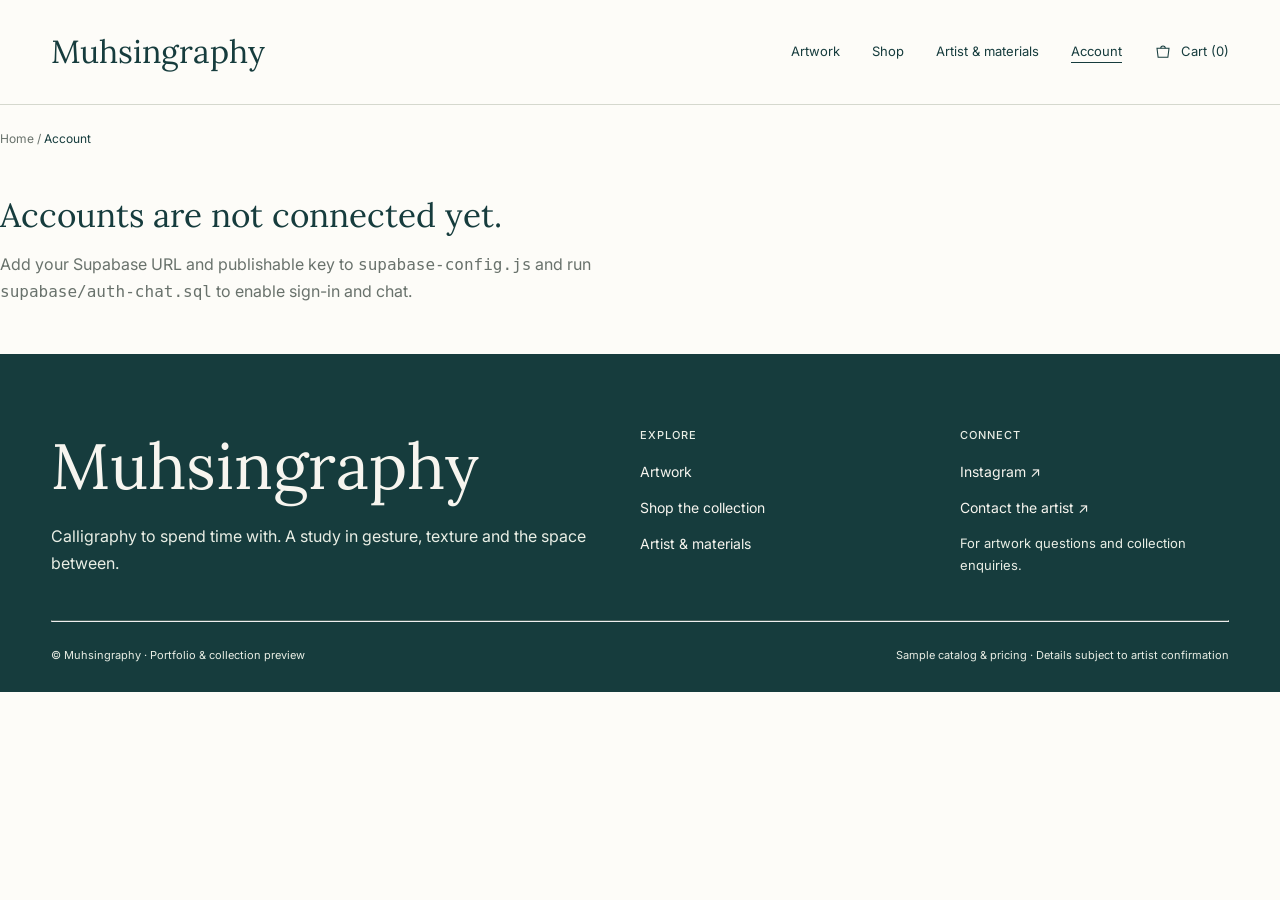
==== account.html @ e002f13c "Add accounts and customer chat (email+phone signup, roles, RLS) - supabase/auth-chat.sql: profile/th" ====
<!DOCTYPE html>
<html lang="en">
<head>
  <meta charset="UTF-8" />
  <meta name="viewport" content="width=device-width, initial-scale=1.0" />
  <title>Account — Muhsingraphy</title>
  <meta name="description" content="Create an account or sign in to message the studio." />
  <link rel="preconnect" href="https://fonts.googleapis.com" />
  <link rel="preconnect" href="https://fonts.gstatic.com" crossorigin />
  <link href="https://fonts.googleapis.com/css2?family=Lora:ital,wght@0,400;0,500;1,400&family=Inter:wght@400;500&display=swap" rel="stylesheet" />
  <link rel="stylesheet" href="styles.css" />
</head>
<body>
  <header class="site-header">
    <div class="site-header__inner">
      <a class="brand" href="index.html">Muhsingraphy</a>
      <nav class="nav" aria-label="Primary">
        <a href="index.html#work">Artwork</a>
        <a href="shop.html">Shop</a>
        <a href="index.html#artist" class="hide-sm">Artist &amp; materials</a>
        <a href="account.html" aria-current="page">Account</a>
        <a class="cart" href="shop.html">
          <svg width="18" height="18" viewBox="0 0 24 24" fill="none" stroke="currentColor" stroke-width="1.4" aria-hidden="true"><path d="M4 7h16l-1.5 12h-13L4 7Z"/><path d="M9 7a3 3 0 0 1 6 0"/></svg>
          Cart (0)
        </a>
      </nav>
    </div>
  </header>

  <main>
    <div class="wrap crumbs">
      <a href="index.html">Home</a> / <span aria-current="page">Account</span>
    </div>

    <!-- not configured notice -->
    <div class="wrap" id="not-configured" hidden style="padding:3rem 0">
      <h1 class="display h3">Accounts are not connected yet.</h1>
      <p class="lead" style="margin-top:1rem;max-width:60ch">
        Add your Supabase URL and publishable key to <code>supabase-config.js</code>
        and run <code>supabase/auth-chat.sql</code> to enable sign-in and chat.
      </p>
    </div>

    <!-- signed out: auth forms -->
    <section class="wrap" id="auth-section" hidden>
      <div class="page-intro__grid" style="align-items:start;padding:clamp(2rem,4vw,3.5rem) 0">
        <div>
          <span class="label">Your account</span>
          <h1 class="display h3" style="margin:0.9rem 0 1rem">Sign in, or create one.</h1>
          <p class="lead">An account lets you message the studio directly about a work, its materials or a commission.</p>

          <div class="pdp__tabs" role="tablist" style="margin-top:2rem">
            <button class="pdp__tab" role="tab" aria-selected="true" data-auth-tab="login">Sign in</button>
            <button class="pdp__tab" role="tab" aria-selected="false" data-auth-tab="signup">Create account</button>
          </div>

          <!-- sign in -->
          <form id="form-login" data-auth-panel="login" style="padding-top:2rem">
            <label class="label" for="login-email">Email</label>
            <input id="login-email" type="email" required autocomplete="email"
                   style="width:100%;margin:0.4rem 0 1.2rem;padding:0.75rem;border:1px solid var(--rule);background:#fff" />
            <label class="label" for="login-pass">Password</label>
            <input id="login-pass" type="password" required autocomplete="current-password"
                   style="width:100%;margin:0.4rem 0 1.6rem;padding:0.75rem;border:1px solid var(--rule);background:#fff" />
            <button class="btn btn--solid" type="submit" style="width:100%">Sign in</button>
            <p class="note" data-error style="color:var(--amber);margin-top:0.9rem"></p>
          </form>

          <!-- sign up -->
          <form id="form-signup" data-auth-panel="signup" hidden style="padding-top:2rem">
            <label class="label" for="su-name">Name</label>
            <input id="su-name" type="text" autocomplete="name"
                   style="width:100%;margin:0.4rem 0 1.2rem;padding:0.75rem;border:1px solid var(--rule);background:#fff" />
            <label class="label" for="su-email">Email</label>
            <input id="su-email" type="email" required autocomplete="email"
                   style="width:100%;margin:0.4rem 0 1.2rem;padding:0.75rem;border:1px solid var(--rule);background:#fff" />
            <label class="label" for="su-phone">Phone</label>
            <input id="su-phone" type="tel" autocomplete="tel" placeholder="+44 7700 900000"
                   style="width:100%;margin:0.4rem 0 1.2rem;padding:0.75rem;border:1px solid var(--rule);background:#fff" />
            <label class="label" for="su-pass">Password</label>
            <input id="su-pass" type="password" required minlength="8" autocomplete="new-password"
                   style="width:100%;margin:0.4rem 0 0.6rem;padding:0.75rem;border:1px solid var(--rule);background:#fff" />
            <p class="note" style="margin-bottom:1.4rem">At least 8 characters. One account per email and per phone number.</p>
            <button class="btn btn--solid" type="submit" style="width:100%">Create account</button>
            <p class="note" data-error style="color:var(--amber);margin-top:0.9rem"></p>
          </form>
        </div>

        <aside class="panel" style="background:var(--paper-2);border:0;padding:1.75rem">
          <span class="label">Before you register</span>
          <p class="meta" style="margin-top:0.9rem">
            Verification is currently switched off, so we do not check that an email
            or phone number belongs to you. Use contact details you own — a number or
            address can only be registered once.
          </p>
        </aside>
      </div>
    </section>

    <!-- signed in: profile + chat -->
    <section class="wrap" id="account-section" hidden style="padding:clamp(2rem,4vw,3rem) 0 clamp(3rem,6vw,5rem)">
      <div class="sec-head">
        <div>
          <span class="label">Signed in</span>
          <h1 class="display h3" id="account-title" style="margin-top:0.6rem">Welcome back.</h1>
          <p class="meta" id="account-meta" style="margin-top:0.6rem"></p>
        </div>
        <button class="btn btn--outline" id="sign-out" style="min-height:44px">Sign out</button>
      </div>

      <div class="related__grid" style="margin-top:2.5rem;align-items:start">
        <div>
          <span class="label">Message the studio</span>
          <h2 class="display h4" style="margin:0.7rem 0 1rem">Ask about a work.</h2>
          <p class="lead">Questions about materials, framing, sizing or commissions — the artist replies here.</p>

          <div id="chat" style="margin-top:1.5rem">
            <div id="chat-log" style="border:1px solid var(--rule);height:360px;overflow-y:auto;padding:1rem;background:#fff;display:flex;flex-direction:column;gap:0.75rem"></div>
            <form id="chat-form" style="display:flex;gap:0.6rem;margin-top:0.8rem">
              <input id="chat-input" type="text" required maxlength="4000" placeholder="Write a message…"
                     style="flex:1;padding:0.75rem;border:1px solid var(--rule);background:#fff" />
              <button class="btn btn--solid" type="submit">Send</button>
            </form>
            <p class="note" data-error style="color:var(--amber);margin-top:0.7rem"></p>
          </div>
        </div>
        <aside class="panel" style="background:var(--paper-2);border:0;padding:1.75rem">
          <span class="label">Your details</span>
          <div class="specs__list" style="margin-top:1rem">
            <div class="specs__row"><dt>Name</dt><dd id="p-name">—</dd></div>
            <div class="specs__row"><dt>Email</dt><dd id="p-email">—</dd></div>
            <div class="specs__row"><dt>Phone</dt><dd id="p-phone">—</dd></div>
            <div class="specs__row"><dt>Role</dt><dd id="p-role">—</dd></div>
          </div>
          <p class="note" style="margin-top:1rem">Email, phone and role cannot be changed from this page.</p>
        </aside>
      </div>
    </section>
  </main>

  <footer class="footer">
    <div class="wrap">
      <div class="footer__grid">
        <div>
          <p class="footer__brand">Muhsingraphy</p>
          <p class="footer__pitch">Calligraphy to spend time with. A study in gesture, texture and the space between.</p>
        </div>
        <div>
          <h4>Explore</h4>
          <ul>
            <li><a href="index.html#work">Artwork</a></li>
            <li><a href="shop.html">Shop the collection</a></li>
            <li><a href="index.html#artist">Artist &amp; materials</a></li>
          </ul>
        </div>
        <div>
          <h4>Connect</h4>
          <ul>
            <li><a href="https://www.instagram.com/muhsingraphy" target="_blank" rel="noopener">Instagram ↗</a></li>
            <li><a href="mailto:hello@muhsingraphy.com">Contact the artist ↗</a></li>
          </ul>
          <p class="fine">For artwork questions and collection enquiries.</p>
        </div>
      </div>
      <hr class="footer__rule" />
      <div class="footer__base">
        <span>© Muhsingraphy · Portfolio &amp; collection preview</span>
        <span>Sample catalog &amp; pricing · Details subject to artist confirmation</span>
      </div>
    </div>
  </footer>

  <script src="supabase-config.js"></script>
  <script src="store.js"></script>
  <script src="script.js"></script>
  <script src="account.js"></script>
</body>
</html>
---- styles.css ----
/* ============================================================
   Muhsingraphy — portfolio & collection preview
   Design source: Figma file MVhsQ2DLjUmlIwpaS7Vy7t
   Editorial / calligraphy: warm off-white grounds, deep ink teal,
   sage accents, Lora display over Inter body.
   ============================================================ */

:root {
  /* palette (sampled from the Figma file) */
  --ink:        #163c3d;   /* primary text / deep teal */
  --sage:       #69726c;   /* secondary text */
  --rule:       #d5d8ce;   /* hairline rules / borders */
  --rule-dark:  #46605b;   /* rules on ink */
  --paper:      #fdfcf8;   /* page ground */
  --paper-2:    #eeece4;   /* soft card ground */
  --mist:       #e3e8df;   /* pale sage band */
  --on-ink:     #f7f5ef;   /* text on ink */
  --on-ink-dim: #e9eee5;   /* secondary text on ink */
  --amber:      #896131;   /* status */

  --pad: clamp(1.4rem, 4vw, 3.5rem);
  --maxw: 1440px;
  --gut: 32px;             /* Figma content gutter */

  --f-display: "Lora", Georgia, serif;
  --f-body: "Inter", system-ui, sans-serif;

  --ease: cubic-bezier(0.22, 1, 0.36, 1);
}

* { margin: 0; padding: 0; box-sizing: border-box; }
html { scroll-behavior: smooth; -webkit-text-size-adjust: 100%; }
body {
  background: var(--paper);
  color: var(--ink);
  font-family: var(--f-body);
  font-size: 16px;
  line-height: 1.65;
  -webkit-font-smoothing: antialiased;
}
img { display: block; max-width: 100%; height: auto; }
a { color: inherit; text-decoration: none; }
button { font: inherit; color: inherit; background: none; border: none; cursor: pointer; }
::selection { background: var(--ink); color: var(--on-ink); }

.wrap { max-width: var(--maxw); margin: 0 auto; padding: 0 var(--pad); }
.rule { border: 0; border-top: 1px solid var(--rule); }

/* ── type utilities ─────────────────────────────────────── */
.label {
  font-family: var(--f-body);
  font-size: 11px;
  font-weight: 500;
  letter-spacing: 0.09em;
  text-transform: uppercase;
  color: var(--sage);
}
.display { font-family: var(--f-display); font-weight: 400; line-height: 1.14; color: var(--ink); }
.h1 { font-size: clamp(2.6rem, 5.3vw, 4.75rem); }
.h2 { font-size: clamp(2rem, 3.4vw, 3rem); }
.h3 { font-size: clamp(1.6rem, 2.6vw, 2.4rem); }
.h4 { font-size: clamp(1.3rem, 2vw, 1.8rem); }
.h5 { font-size: 27px; }
.lead { font-size: 16px; line-height: 1.65; color: var(--sage); }
.meta { font-size: 13px; line-height: 1.65; color: var(--sage); }
.note { font-size: 11px; line-height: 1.2; color: var(--sage); }
em { font-style: italic; }

/* ── buttons & links ────────────────────────────────────── */
.btn {
  display: inline-flex;
  align-items: center;
  justify-content: center;
  gap: 0.6rem;
  min-height: 54px;
  padding: 0 22px;
  font-size: 13px;
  font-weight: 500;
  transition: background 0.3s var(--ease), color 0.3s var(--ease), border-color 0.3s var(--ease);
}
.btn--solid { background: var(--ink); color: var(--on-ink); }
.btn--solid:hover { background: #0f2c2d; }
.btn--outline { border: 1px solid var(--ink); color: var(--ink); }
.btn--outline:hover { background: var(--ink); color: var(--on-ink); }
.btn--block { width: 100%; }
.arrow { width: 10px; height: 10px; flex: none; }

.link {
  display: inline-flex;
  align-items: center;
  gap: 0.4rem;
  font-size: 13px;
  color: var(--ink);
  border-bottom: 1px solid transparent;
  transition: border-color 0.3s var(--ease);
}
.link:hover { border-color: var(--ink); }

/* ── header ─────────────────────────────────────────────── */
.site-header { border-bottom: 1px solid var(--rule); }
.site-header__inner {
  max-width: var(--maxw);
  margin: 0 auto;
  padding: 0 var(--pad);
  min-height: 104px;
  display: flex;
  align-items: center;
  justify-content: space-between;
  gap: 1.5rem;
}
.brand { font-family: var(--f-display); font-size: 32px; line-height: 1.28; color: var(--ink); }
.nav { display: flex; align-items: center; gap: 2rem; }
.nav a { font-size: 13px; color: var(--ink); border-bottom: 1px solid transparent; }
.nav a:hover, .nav a[aria-current="page"] { border-color: var(--ink); }
.nav .cart { display: inline-flex; align-items: center; gap: 0.55rem; }
@media (max-width: 720px) {
  .site-header__inner { min-height: 76px; }
  .brand { font-size: 24px; }
  .nav { gap: 1.1rem; }
  .nav a.hide-sm { display: none; }
}

/* ── hero ───────────────────────────────────────────────── */
.hero { padding: clamp(3rem, 8vw, 7rem) 0 clamp(2.5rem, 5vw, 4rem); }
.hero__grid {
  display: grid;
  grid-template-columns: minmax(320px, 490px) 1fr;
  gap: clamp(1.5rem, 4vw, 4rem);
  align-items: center;
}
.hero__copy .label { display: block; margin-bottom: 1.6rem; }
.hero__title { margin-bottom: 2rem; }
.hero__desc { max-width: 405px; margin-bottom: 2rem; }
.hero__actions { display: flex; flex-wrap: wrap; align-items: center; gap: 1.5rem; }
.hero__art { position: relative; }
.hero__art img { width: 100%; }
.hero__caption { display: flex; justify-content: space-between; gap: 1rem; margin-top: 0.75rem; }
@media (max-width: 860px) { .hero__grid { grid-template-columns: 1fr; } }

/* ── editorial statement ────────────────────────────────── */
.statement { padding: 3.75rem 0; }
.statement__grid {
  display: grid;
  grid-template-columns: 330px 1fr;
  gap: clamp(1rem, 4vw, 4rem);
  align-items: start;
  padding: 3.75rem 0;
}
.statement__grid .label { padding-top: 0.35rem; }
@media (max-width: 720px) { .statement__grid { grid-template-columns: 1fr; } }

/* ── section header ─────────────────────────────────────── */
.sec-head { display: flex; align-items: flex-end; justify-content: space-between; gap: 1.5rem; flex-wrap: wrap; }
.section { padding: clamp(3rem, 6vw, 5rem) 0; }
.section--paper2 { background: var(--paper-2); }
.section--mist { background: var(--mist); }

/* ── featured split ─────────────────────────────────────── */
.featured__grid {
  display: grid;
  grid-template-columns: minmax(0, 820px) 1fr;
  gap: clamp(1.5rem, 4vw, 4rem);
  align-items: center;
  margin-top: 3rem;
}
.featured__copy .label { display: block; margin-bottom: 0.9rem; }
.featured__copy h3 { margin-bottom: 1.5rem; }
.featured__copy .lead { margin-bottom: 1.1rem; }
@media (max-width: 900px) { .featured__grid { grid-template-columns: 1fr; } }

/* ── closer look (dark band) ────────────────────────────── */
.closer { background: var(--ink); color: var(--on-ink); padding: clamp(3.5rem, 7vw, 6rem) 0; }
.closer__grid {
  display: grid;
  grid-template-columns: minmax(0, 660px) 1fr;
  gap: clamp(2rem, 5vw, 5rem);
  align-items: center;
}
.closer .label { color: var(--on-ink-dim); }
.closer__title { color: var(--on-ink); margin: 0.9rem 0 1.5rem; }
.closer .lead { color: var(--on-ink-dim); }
.closer__rule { border-top: 1px solid var(--rule-dark); margin: 2rem 0 1.5rem; }
.observations { display: flex; gap: 2rem; margin-bottom: 1.5rem; }
.observations h4 { font-size: 11px; letter-spacing: 0.09em; text-transform: uppercase; font-weight: 500; margin-bottom: 0.4rem; }
.observations p { font-size: 13px; color: var(--on-ink-dim); }
@media (max-width: 860px) { .closer__grid { grid-template-columns: 1fr; } }

/* ── offerings ──────────────────────────────────────────── */
.offerings { display: grid; grid-template-columns: repeat(2, 1fr); gap: var(--gut); margin-top: 3rem; }
.offering__frame { padding: 52px; min-height: 506px; display: grid; place-items: center; }
.offering__frame--a { background: var(--paper-2); }
.offering__frame--b { background: var(--mist); }
.offering__frame img { width: 100%; max-width: 536px; }
.offering__meta { display: flex; justify-content: space-between; align-items: flex-start; gap: 1rem; padding-top: 1.4rem; }
.offering__meta h3 { margin-top: 0.4rem; }
.price { font-size: 14px; color: var(--ink); white-space: nowrap; }
.offering__desc { margin: 1rem 0 1.1rem; max-width: 640px; }
@media (max-width: 720px) {
  .offerings { grid-template-columns: 1fr; }
  .offering__frame { padding: 28px; min-height: auto; }
}

/* ── materials notes ────────────────────────────────────── */
.materials { display: grid; grid-template-columns: repeat(3, 1fr); gap: var(--gut); margin-top: 2.5rem; }
.material { border-top: 1px solid var(--rule); padding-top: 1.4rem; }
.material h3 { font-family: var(--f-display); font-size: 27px; line-height: 1.14; margin-bottom: 1.2rem; }
.material p { font-size: 13px; color: var(--sage); margin-bottom: 1rem; }
@media (max-width: 720px) { .materials { grid-template-columns: 1fr; } }

/* ── guide / format rows ────────────────────────────────── */
.guide__grid { display: grid; grid-template-columns: minmax(0, 470px) 1fr; gap: clamp(1.5rem, 5vw, 5rem); align-items: start; }
.guide__intro h2 { margin: 0.9rem 0 1.5rem; }
.format { border-top: 1px solid var(--rule); padding: 1rem 0; display: flex; justify-content: space-between; gap: 1rem; align-items: baseline; }
.format:last-of-type { border-bottom: 1px solid var(--rule); }
.format h3 { font-family: var(--f-display); font-size: 27px; line-height: 1.28; }
.format .price { font-size: 13px; }
.format__note { font-size: 13px; color: var(--sage); padding-top: 0.35rem; }
@media (max-width: 860px) { .guide__grid { grid-template-columns: 1fr; } }

/* ── FAQ ────────────────────────────────────────────────── */
.faq__grid { display: grid; grid-template-columns: minmax(0, 470px) 1fr; gap: clamp(1.5rem, 5vw, 5rem); align-items: start; }
.faq__intro h2 { margin: 0.9rem 0 1.5rem; }
.faq__item { border-top: 1px solid var(--rule); }
.faq__q {
  width: 100%;
  display: flex;
  align-items: center;
  justify-content: space-between;
  gap: 1rem;
  padding: 1.35rem 0;
  font-size: 16px;
  color: var(--ink);
  text-align: left;
}
.faq__sign { font-size: 18px; flex: none; transition: transform 0.35s var(--ease); }
.faq__a { max-height: 0; overflow: hidden; transition: max-height 0.45s var(--ease); }
.faq__a p { font-size: 13px; color: var(--sage); padding-bottom: 1.35rem; max-width: 62ch; }
.faq__item.is-open .faq__sign { transform: rotate(180deg); }
.faq__item.is-open .faq__a { max-height: 320px; }
.faq__foot { border-top: 1px solid var(--rule); padding-top: 1.35rem; }
@media (max-width: 860px) { .faq__grid { grid-template-columns: 1fr; } }

/* ── enquiry band ───────────────────────────────────────── */
.enquiry { background: var(--mist); padding: clamp(3rem, 5vw, 4.5rem) 0; }
.enquiry__grid { display: flex; align-items: center; justify-content: space-between; gap: 2rem; flex-wrap: wrap; }
.enquiry h2 { font-family: var(--f-display); font-size: clamp(2rem, 3.1vw, 44px); line-height: 1.14; margin: 0.8rem 0 1.2rem; }
.enquiry__copy { max-width: 900px; }

/* ── footer ─────────────────────────────────────────────── */
.footer { background: var(--ink); color: var(--on-ink); padding: clamp(3rem, 6vw, 4.5rem) 0 1.75rem; }
.footer__grid { display: grid; grid-template-columns: 2fr 1fr 1fr; gap: clamp(1.5rem, 4vw, 4rem); }
.footer__brand { font-family: var(--f-display); font-size: 64px; line-height: 1.28; color: var(--on-ink); margin-bottom: 1rem; }
.footer__pitch { color: var(--on-ink-dim); max-width: 580px; }
.footer h4 { font-size: 11px; letter-spacing: 0.09em; text-transform: uppercase; font-weight: 500; color: var(--on-ink-dim); margin-bottom: 0.9rem; }
.footer ul { list-style: none; display: flex; flex-direction: column; gap: 0.6rem; }
.footer ul a { font-size: 14px; color: var(--on-ink); border-bottom: 1px solid transparent; }
.footer ul a:hover { border-color: var(--on-ink); }
.footer p.fine { color: var(--on-ink-dim); font-size: 13px; margin-top: 0.8rem; }
.footer__rule { border-top: 1px solid var(--rule-dark); margin: 2.75rem 0 1.5rem; }
.footer__base { display: flex; justify-content: space-between; gap: 1rem; flex-wrap: wrap; color: var(--on-ink-dim); font-size: 11px; }
@media (max-width: 720px) { .footer__grid { grid-template-columns: 1fr; } .footer__brand { font-size: 44px; } }

/* ── breadcrumbs ────────────────────────────────────────── */
.crumbs { padding: 1.5rem 0 0; font-size: 12px; color: var(--sage); }
.crumbs a { color: var(--sage); }
.crumbs a:hover { color: var(--ink); }
.crumbs span[aria-current] { color: var(--ink); }

/* ── page intro ─────────────────────────────────────────── */
.page-intro { padding: clamp(2rem, 4vw, 3.5rem) 0 clamp(2rem, 4vw, 3rem); }
.page-intro__grid { display: grid; grid-template-columns: minmax(0, 700px) 1fr; gap: clamp(1.5rem, 5vw, 5rem); align-items: end; }
.page-intro h1 { margin: 0.9rem 0 1rem; }
@media (max-width: 860px) { .page-intro__grid { grid-template-columns: 1fr; align-items: start; } }

/* ── filter bar ─────────────────────────────────────────── */
.filters {
  display: flex;
  align-items: center;
  justify-content: space-between;
  gap: 1rem;
  flex-wrap: wrap;
  padding: 1.25rem 0;
  border-top: 1px solid var(--rule);
  border-bottom: 1px solid var(--rule);
}
.filters__group { display: flex; gap: 0.5rem; flex-wrap: wrap; }
.chip { padding: 0.5rem 1rem; font-size: 12px; color: var(--ink); border: 1px solid transparent; }
.chip[aria-pressed="true"] { background: var(--ink); color: var(--on-ink); }
.chip:hover:not([aria-pressed="true"]) { border-color: var(--rule); }
.filters__meta { display: flex; gap: 1.5rem; color: var(--sage); font-size: 12px; }

/* ── product grid ───────────────────────────────────────── */
.grid-products { display: grid; grid-template-columns: repeat(2, 1fr); gap: var(--gut); padding: clamp(2rem, 4vw, 3rem) 0; }
.card { display: flex; flex-direction: column; }
.card__frame { padding: 52px; display: grid; place-items: center; min-height: 420px; }
.card__frame img { width: 100%; max-width: 536px; }
.card__meta { display: flex; justify-content: space-between; align-items: flex-start; gap: 1rem; padding-top: 1.4rem; }
.card__meta h3 { margin-top: 0.4rem; }
.card__desc { margin: 1rem 0 1.1rem; }
@media (max-width: 720px) { .grid-products { grid-template-columns: 1fr; } .card__frame { padding: 28px; min-height: auto; } }

/* ── product detail ─────────────────────────────────────── */
.pdp { display: grid; grid-template-columns: 1.05fr 1fr; gap: clamp(2rem, 5vw, 5rem); padding: clamp(2rem, 4vw, 3rem) 0 clamp(3rem, 6vw, 5rem); }
.pdp__gallery img { width: 100%; }
.pdp__thumbs { display: flex; gap: 0.75rem; margin-top: 0.9rem; }
.pdp__thumbs button { border: 1px solid var(--rule); padding: 4px; }
.pdp__thumbs button[aria-pressed="true"] { border-color: var(--ink); }
.pdp__thumbs img { width: 64px; }
.pdp__title { margin: 0.9rem 0 1.5rem; }
.pdp__price { font-size: 27px; color: var(--ink); }
.pdp__price-note { font-size: 11px; color: var(--sage); margin-top: 0.35rem; }
.pdp__desc { margin: 1.5rem 0; max-width: 488px; }
.opt-group { margin-top: 1.5rem; }
.opt-group > .label { display: block; margin-bottom: 0.9rem; }
.opt { display: inline-flex; align-items: center; gap: 0.6rem; border: 1px solid var(--rule); padding: 0.7rem 1rem; margin: 0 0.6rem 0.6rem 0; font-size: 13px; cursor: pointer; transition: border-color 0.25s var(--ease); }
.opt:hover { border-color: var(--ink); }
.opt:has(input:checked) { border-color: var(--ink); }
.opt input { accent-color: var(--ink); }
.qty { display: inline-flex; align-items: center; border: 1px solid var(--rule); }
.qty button { padding: 0.55rem 0.9rem; font-size: 15px; }
.qty span { padding: 0 0.6rem; font-size: 13px; min-width: 2ch; text-align: center; }
.pdp__actions { margin-top: 1.5rem; }
.pdp__disclaimer { margin-top: 1.5rem; font-size: 13px; color: var(--sage); }
.pdp__tabs { display: flex; gap: 2rem; border-bottom: 1px solid var(--rule); margin-top: 2.5rem; }
.pdp__tab { padding-bottom: 0.9rem; font-size: 13px; color: var(--sage); border-bottom: 2px solid transparent; }
.pdp__tab[aria-selected="true"] { color: var(--ink); border-color: var(--ink); }
.pdp__panel { display: none; padding: 2.5rem 0; }
.pdp__panel.is-active { display: block; }
@media (max-width: 860px) { .pdp { grid-template-columns: 1fr; } }

.specs { display: grid; grid-template-columns: repeat(2, 1fr); gap: 2.5rem; margin-top: 1.5rem; }
.specs__row { display: grid; grid-template-columns: 144px 1fr; gap: 1rem; padding: 0.7rem 0; border-top: 1px solid var(--rule); font-size: 12px; }
.specs__row dt { color: var(--ink); }
.specs__row dd { color: var(--sage); }
.specs h4 { font-size: 14px; font-weight: 400; margin-bottom: 1rem; }
@media (max-width: 720px) { .specs { grid-template-columns: 1fr; } }

/* ── related band ───────────────────────────────────────── */
.related { padding: clamp(3rem, 6vw, 5rem) 0; border-top: 1px solid var(--rule); }
.related__grid { display: grid; grid-template-columns: 1fr 1fr; gap: clamp(2rem, 5vw, 5rem); align-items: center; }
.related h2 { margin: 0.9rem 0 1.2rem; }
.related__art { background: var(--paper-2); padding: 40px; display: grid; place-items: center; }
@media (max-width: 860px) { .related__grid { grid-template-columns: 1fr; } }

/* ── admin ──────────────────────────────────────────────── */
.admin { display: grid; grid-template-columns: 264px 1fr; min-height: 100vh; }
.admin__side { background: var(--paper); border-right: 1px solid var(--rule); display: flex; flex-direction: column; padding: 1.5rem 0; }
.admin__brand { padding: 0 1.75rem 2rem; }
.admin__brand h1 { font-family: var(--f-display); font-size: 24px; }
.admin__brand p { font-size: 9px; letter-spacing: 0.1em; text-transform: uppercase; color: var(--sage); }
.admin__nav { list-style: none; display: flex; flex-direction: column; }
.admin__nav a { display: flex; justify-content: space-between; gap: 0.5rem; padding: 0.75rem 1.75rem; font-size: 12px; color: var(--ink); }
.admin__nav a[aria-current="page"] { background: var(--ink); color: var(--on-ink); }
.admin__nav a .count { color: var(--sage); }
.admin__nav a[aria-current="page"] .count { color: var(--on-ink-dim); }
.admin__side-foot { margin-top: auto; padding: 1.5rem 1.75rem 0; border-top: 1px solid var(--rule); }
.admin__side-foot a { font-size: 12px; }
.admin__side-foot .ws { display: flex; gap: 0.75rem; align-items: center; margin-top: 1.5rem; }
.admin__mark { width: 32px; height: 32px; border: 1px solid var(--ink); display: grid; place-items: center; font-family: var(--f-display); }
.admin__side-foot .ws p { font-size: 12px; line-height: 1.3; }
.admin__side-foot .ws small { font-size: 10px; color: var(--sage); }
.admin__main { padding: 1.75rem clamp(1.5rem, 3vw, 2.5rem) 3rem; }
.admin__top { display: flex; align-items: center; justify-content: space-between; gap: 1rem; font-size: 11px; color: var(--sage); }
.admin__top .crumb b { color: var(--ink); font-weight: 400; }
.admin__top .tools { display: flex; gap: 1.25rem; align-items: center; }
.admin__head { display: flex; align-items: flex-end; justify-content: space-between; gap: 1rem; flex-wrap: wrap; margin: 1.75rem 0; }
.admin__head h1 { font-family: var(--f-display); font-size: 36px; line-height: 1.28; }
.admin__head p { font-size: 12px; color: var(--sage); }
.admin__head .actions { display: flex; gap: 0.75rem; align-items: center; }
.date-pill { border: 1px solid var(--rule); padding: 0.5rem 0.9rem; font-size: 12px; }

.stats { display: grid; grid-template-columns: repeat(4, 1fr); border: 1px solid var(--rule); }
.stat { padding: 1.5rem; border-right: 1px solid var(--rule); }
.stat:last-child { border-right: 0; }
.stat .label { display: block; margin-bottom: 0.75rem; font-size: 12px; text-transform: none; letter-spacing: 0; }
.stat .v { font-family: var(--f-display); font-size: 32px; line-height: 1.28; }
.stat .d { font-size: 10px; color: var(--ink); margin-top: 0.5rem; }
.stat .d span { color: var(--sage); }

.admin__cols { display: grid; grid-template-columns: 1.9fr 1fr; gap: 1.5rem; margin-top: 1.5rem; }
.panel { border: 1px solid var(--rule); padding: 1.5rem; }
.panel__head { display: flex; align-items: flex-start; justify-content: space-between; gap: 1rem; margin-bottom: 1rem; }
.panel__head h2 { font-family: var(--f-display); font-size: 22px; line-height: 1.28; }
.panel__head .note { margin-top: 0.3rem; }

.chart { position: relative; height: 220px; display: flex; align-items: flex-end; gap: 2rem; padding: 1rem 0 1.75rem 44px; border-bottom: 1px solid var(--rule); }
.chart__y { position: absolute; left: 0; top: 1rem; bottom: 1.75rem; display: flex; flex-direction: column; justify-content: space-between; font-size: 9px; color: var(--sage); }
.chart__bar { flex: 1; display: flex; flex-direction: column; align-items: center; justify-content: flex-end; height: 100%; gap: 0.4rem; }
.chart__bar .val { font-size: 11px; }
.chart__bar .col { width: 100%; max-width: 132px; background: var(--mist); height: var(--h, 50%); display: flex; align-items: flex-end; }
.chart__bar .fill { width: 100%; background: var(--ink); height: var(--fill, 50%); }
.chart__bar .lbl { font-size: 10px; color: var(--sage); }
.chart__legend { display: flex; gap: 1.5rem; margin-top: 1rem; font-size: 10px; color: var(--sage); }
.chart__legend i { display: inline-block; width: 10px; height: 10px; margin-right: 0.4rem; vertical-align: middle; }
.legend-a { background: var(--ink); }
.legend-b { background: var(--mist); }

.tile-ink { background: var(--ink); color: var(--on-ink); border: 1px solid var(--ink); }
.tile-ink h2 { color: var(--on-ink); }
.tile-ink .label { color: var(--on-ink-dim); }
.tile-ink .note { color: var(--on-ink-dim); }
.quick { list-style: none; margin-top: 1.25rem; }
.quick a { display: block; padding: 0.9rem 0; border-top: 1px solid var(--rule-dark); }
.quick a:last-child { border-bottom: 1px solid var(--rule-dark); }
.quick strong { display: block; font-size: 12px; font-weight: 500; }
.quick span { font-size: 10px; color: var(--on-ink-dim); }

.orders { width: 100%; border-collapse: collapse; margin-top: 0.5rem; }
.orders th { text-align: left; font-size: 9px; letter-spacing: 0.08em; text-transform: uppercase; color: var(--sage); font-weight: 400; padding: 0.75rem 0; border-top: 1px solid var(--rule); border-bottom: 1px solid var(--rule); }
.orders td { font-size: 11px; padding: 0.9rem 0; border-bottom: 1px solid var(--rule); vertical-align: top; }
.orders td .sub { font-size: 9px; color: var(--sage); display: block; }
.orders .total { text-align: right; }
.badge { display: inline-block; font-size: 10px; padding: 0.2rem 0.55rem; border: 1px solid var(--amber); color: var(--amber); }
@media (max-width: 1024px) {
  .admin { grid-template-columns: 1fr; }
  .admin__side { border-right: 0; border-bottom: 1px solid var(--rule); }
  .admin__cols { grid-template-columns: 1fr; }
  .stats { grid-template-columns: repeat(2, 1fr); }
}

/* ── reveal ─────────────────────────────────────────────── */
.reveal { opacity: 0; transform: translateY(22px); transition: opacity 0.8s var(--ease), transform 0.8s var(--ease); }
.reveal.is-in { opacity: 1; transform: none; }
@media (prefers-reduced-motion: reduce) {
  * { animation: none !important; transition: none !important; }
  .reveal { opacity: 1; transform: none; }
  html { scroll-behavior: auto; }
}
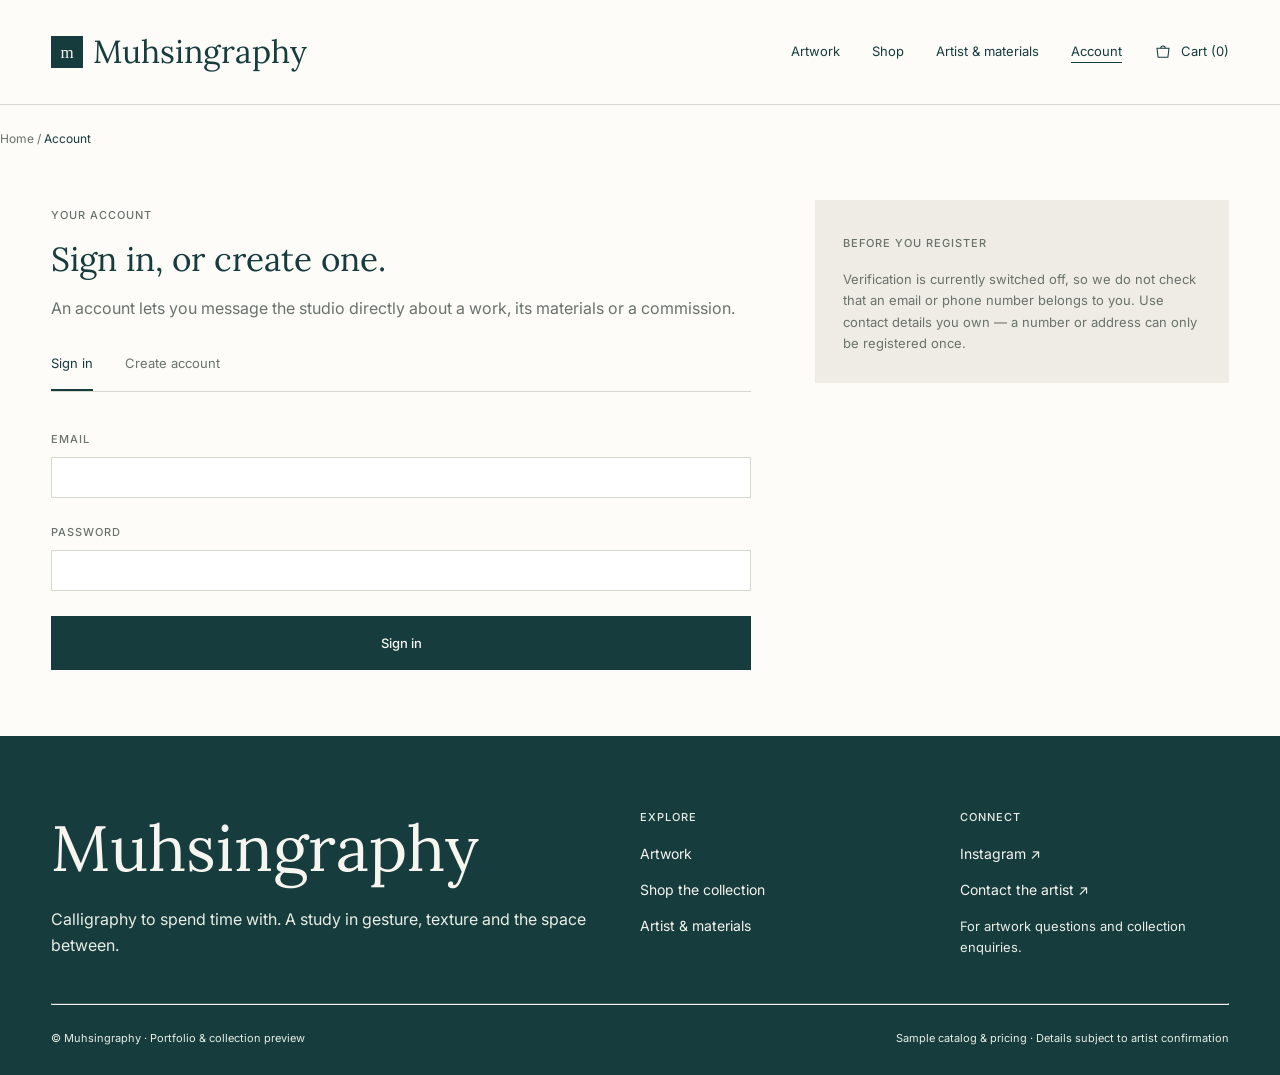
==== commit d9c79d26: "Add site logo to header and favicon - assets/logo.svg: placeholder mark (replace with real artwork) " ====
--- a/account.html
+++ b/account.html
@@ -8,12 +8,17 @@
   <link rel="preconnect" href="https://fonts.googleapis.com" />
   <link rel="preconnect" href="https://fonts.gstatic.com" crossorigin />
   <link href="https://fonts.googleapis.com/css2?family=Lora:ital,wght@0,400;0,500;1,400&family=Inter:wght@400;500&display=swap" rel="stylesheet" />
+  <link rel="icon" type="image/svg+xml" href="assets/logo.svg" />
+  <link rel="apple-touch-icon" href="assets/logo.svg" />
   <link rel="stylesheet" href="styles.css" />
 </head>
 <body>
   <header class="site-header">
     <div class="site-header__inner">
-      <a class="brand" href="index.html">Muhsingraphy</a>
+      <a class="brand" href="index.html">
+        <img class="brand__mark" src="assets/logo.svg" alt="" width="32" height="32" />
+        <span class="brand__word">Muhsingraphy</span>
+      </a>
       <nav class="nav" aria-label="Primary">
         <a href="index.html#work">Artwork</a>
         <a href="shop.html">Shop</a>
--- a/styles.css
+++ b/styles.css
@@ -108,7 +108,10 @@
   justify-content: space-between;
   gap: 1.5rem;
 }
-.brand { font-family: var(--f-display); font-size: 32px; line-height: 1.28; color: var(--ink); }
+.brand { display: inline-flex; align-items: center; gap: 0.6rem; font-family: var(--f-display); font-size: 32px; line-height: 1.28; color: var(--ink); }
+.brand__mark { width: 32px; height: 32px; object-fit: contain; flex: none; }
+.brand__word { white-space: nowrap; }
+.admin__brand .admin__mark { width: 32px; height: 32px; object-fit: contain; margin-bottom: 0.6rem; }
 .nav { display: flex; align-items: center; gap: 2rem; }
 .nav a { font-size: 13px; color: var(--ink); border-bottom: 1px solid transparent; }
 .nav a:hover, .nav a[aria-current="page"] { border-color: var(--ink); }
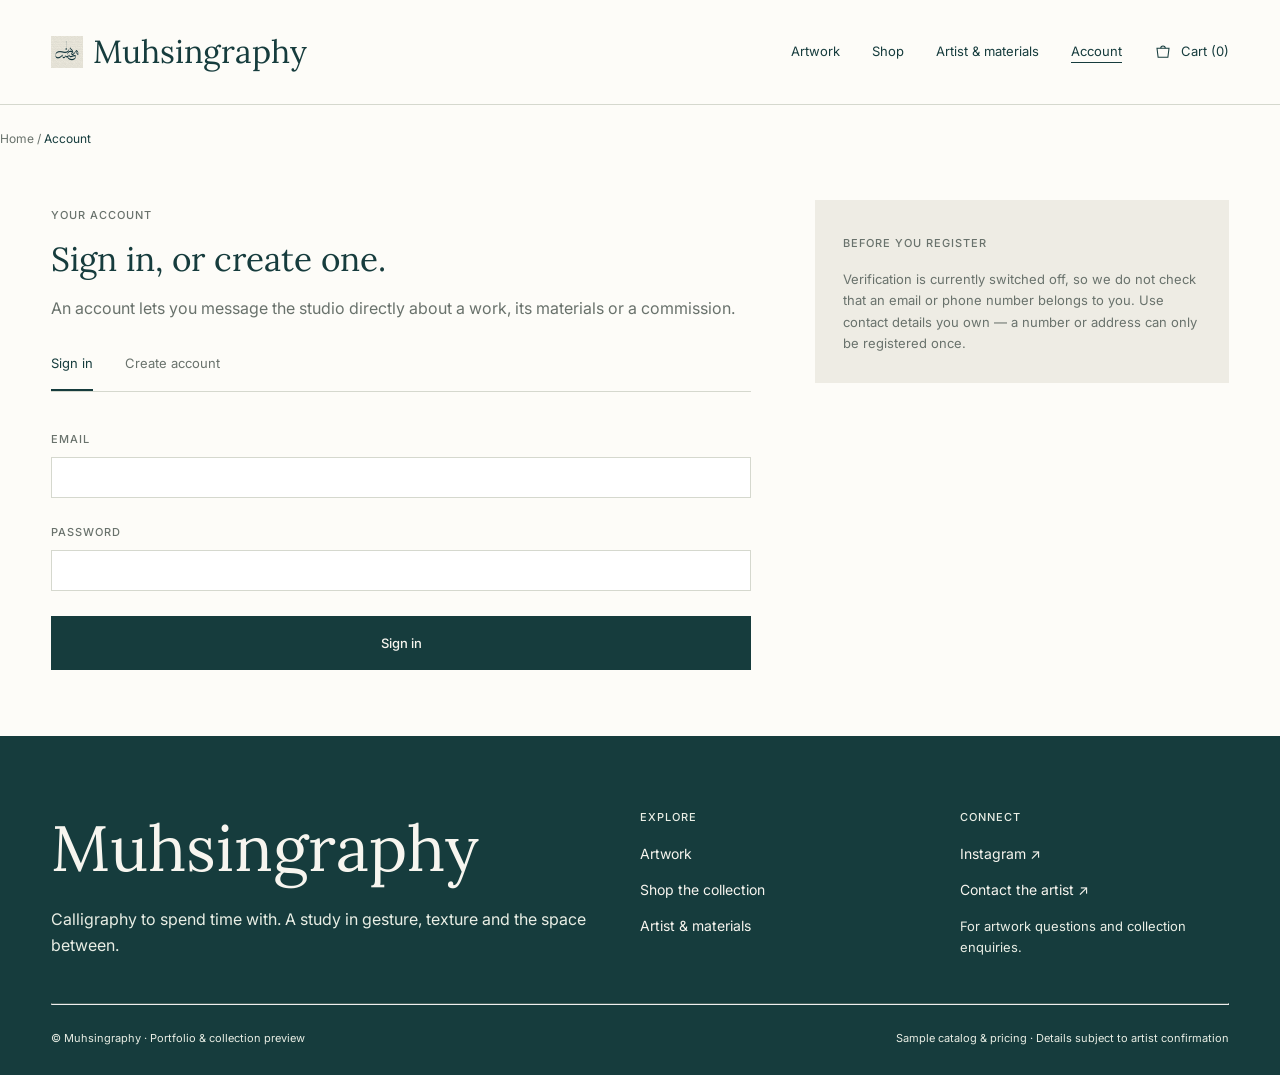
==== commit 11410dac: "Use supplied image as site logo and favicon The Drive file is byte-identical (sha256 3b23c0a2...) to" ====
--- a/account.html
+++ b/account.html
@@ -8,15 +8,16 @@
   <link rel="preconnect" href="https://fonts.googleapis.com" />
   <link rel="preconnect" href="https://fonts.gstatic.com" crossorigin />
   <link href="https://fonts.googleapis.com/css2?family=Lora:ital,wght@0,400;0,500;1,400&family=Inter:wght@400;500&display=swap" rel="stylesheet" />
-  <link rel="icon" type="image/svg+xml" href="assets/logo.svg" />
-  <link rel="apple-touch-icon" href="assets/logo.svg" />
+  <link rel="icon" href="assets/favicon.ico" sizes="any" />
+  <link rel="icon" type="image/png" href="assets/logo.png" />
+  <link rel="apple-touch-icon" href="assets/apple-touch-icon.png" />
   <link rel="stylesheet" href="styles.css" />
 </head>
 <body>
   <header class="site-header">
     <div class="site-header__inner">
       <a class="brand" href="index.html">
-        <img class="brand__mark" src="assets/logo.svg" alt="" width="32" height="32" />
+        <img class="brand__mark" src="assets/logo.png" alt="" width="32" height="32" />
         <span class="brand__word">Muhsingraphy</span>
       </a>
       <nav class="nav" aria-label="Primary">
